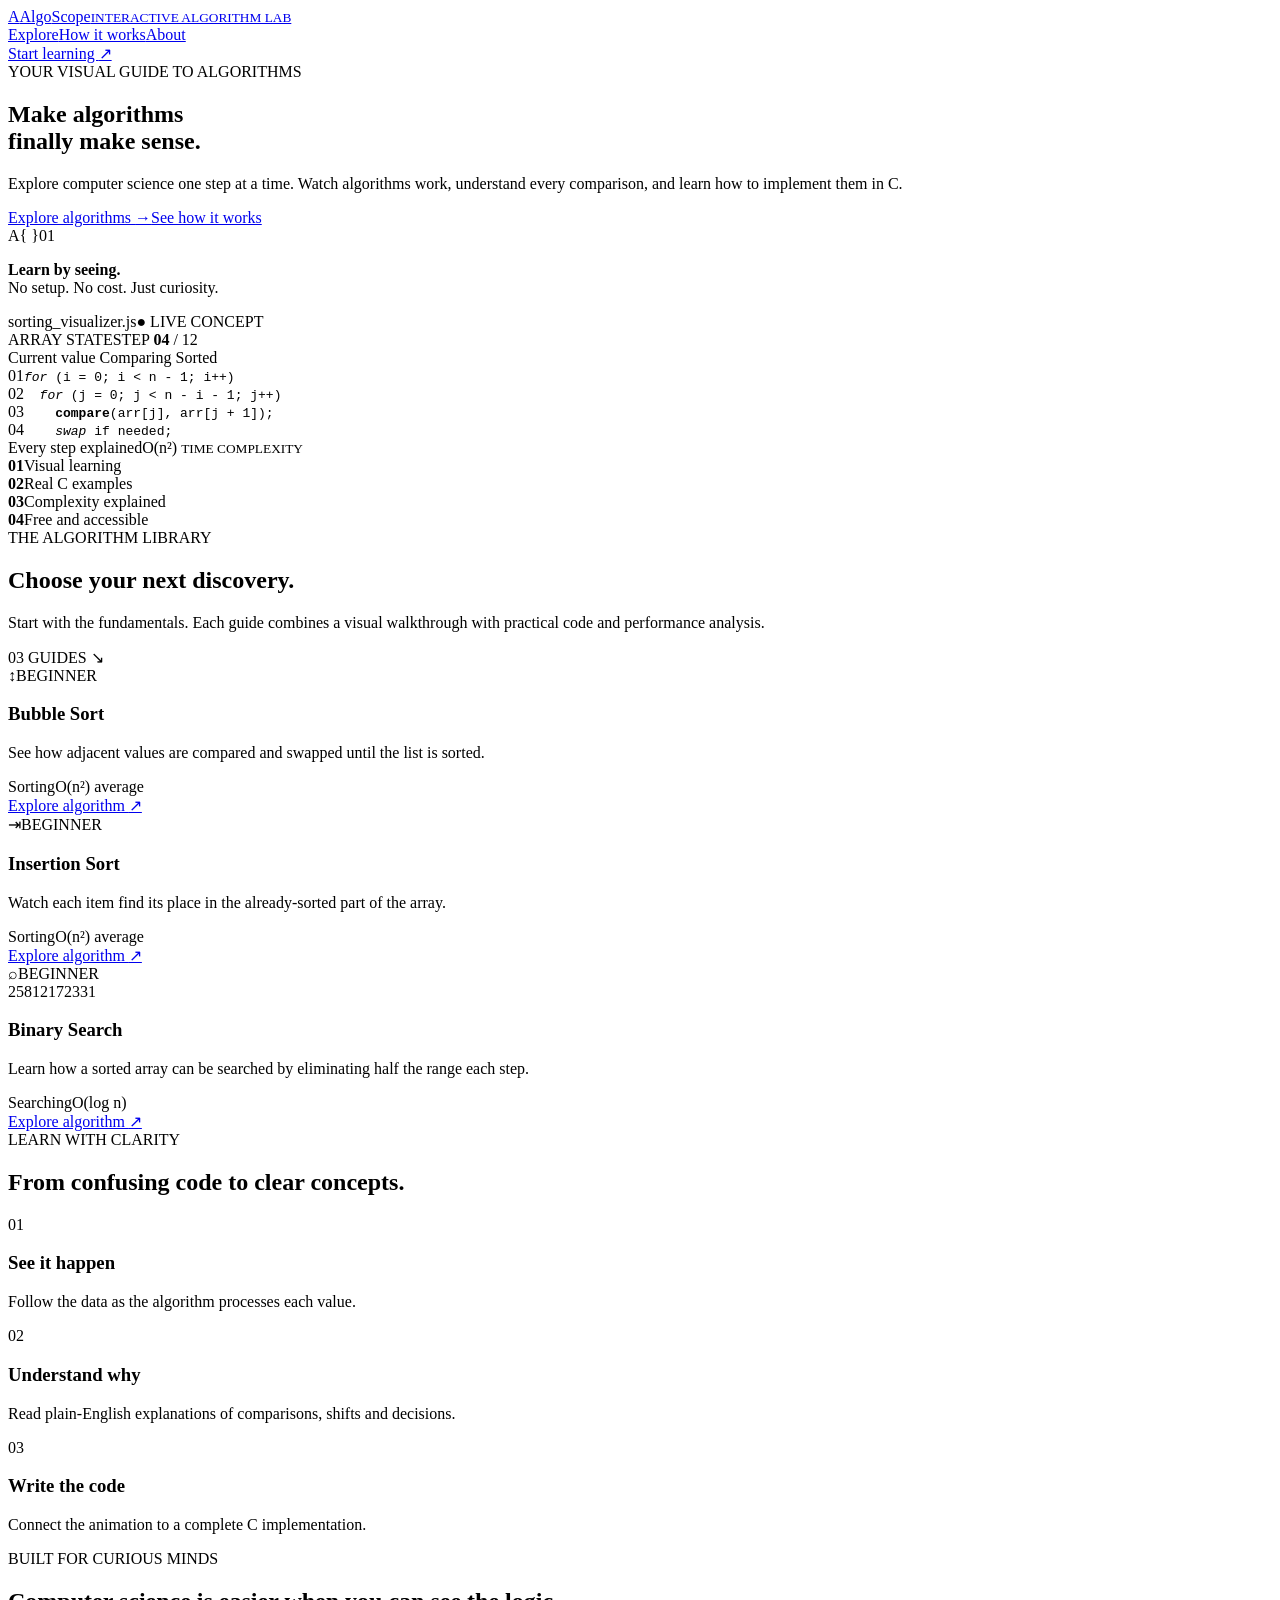
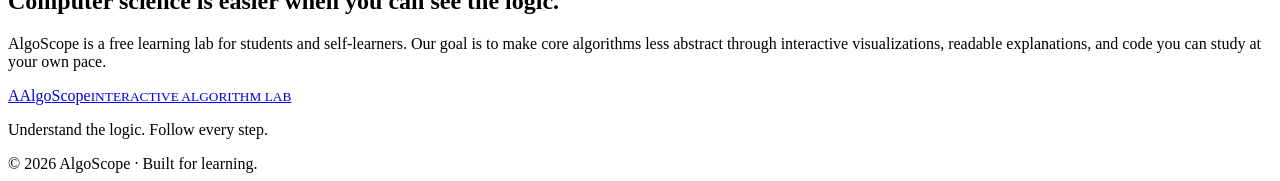
==== index.html @ 616a528f "Build AlgoScope interactive algorithm learning MVP" ====
<!doctype html>
<html lang="en">
<head>
  <meta charset="utf-8">
  <meta name="viewport" content="width=device-width, initial-scale=1">
  <title>AlgoScope — Interactive Algorithm Visualizer & Learning Lab</title>
  <meta name="description" content="Learn algorithms visually with step-by-step animations, clear explanations, complexity analysis, and C examples. Explore sorting and searching for free with AlgoScope.">
  <meta name="robots" content="index,follow">
  <link rel="canonical" href="https://gllr-spirit.github.io/AlgoScope/">
  <meta name="theme-color" content="#0b1020">
  <link rel="stylesheet" href="styles.css">
  <script src="script.js" defer></script>
</head>
<body>
<header class="site-header"><a class="brand" href="index.html"><span class="brand-mark">A</span><span>Algo<span class="accent">Scope</span><small>INTERACTIVE ALGORITHM LAB</small></span></a><nav><a class="active" href="index.html">Explore</a><a href="#how-it-works">How it works</a><a href="#about">About</a></nav><a class="header-cta" href="#algorithms">Start learning <span>↗</span></a></header>
<main>
<section class="hero wrap">
  <div class="hero-copy"><div class="eyebrow"><span class="pulse"></span> YOUR VISUAL GUIDE TO ALGORITHMS</div><h1>Make algorithms<br><span class="gradient-text">finally make sense.</span></h1><p class="hero-lead">Explore computer science one step at a time. Watch algorithms work, understand every comparison, and learn how to implement them in C.</p><div class="hero-actions"><a class="button primary" href="#algorithms">Explore algorithms <span>→</span></a><a class="button secondary" href="#how-it-works">See how it works</a></div><div class="hero-proof"><div class="avatar-stack"><span>A</span><span>{ }</span><span>01</span></div><p><strong>Learn by seeing.</strong><br><span>No setup. No cost. Just curiosity.</span></p></div></div>
  <div class="hero-visual" aria-label="Illustration of an algorithm sorting data"><div class="visual-top"><span class="window-dots"><i></i><i></i><i></i></span><span>sorting_visualizer.js</span><span class="live-tag">● LIVE CONCEPT</span></div><div class="visual-label"><span>ARRAY STATE</span><span>STEP <b id="hero-step">04</b> / 12</span></div><div class="hero-bars" id="hero-bars"><i style="height:35%"></i><i style="height:65%"></i><i style="height:45%"></i><i style="height:85%"></i><i style="height:25%"></i><i style="height:72%"></i><i style="height:54%"></i><i style="height:92%"></i></div><div class="visual-legend"><span><i class="legend-blue"></i> Current value</span><span><i class="legend-violet"></i> Comparing</span><span><i class="legend-green"></i> Sorted</span></div><div class="code-preview"><div><span class="code-line">01</span><code><em>for</em> (i = 0; i &lt; n - 1; i++)</code></div><div><span class="code-line">02</span><code>&nbsp;&nbsp;<em>for</em> (j = 0; j &lt; n - i - 1; j++)</code></div><div class="code-active"><span class="code-line">03</span><code>&nbsp;&nbsp;&nbsp;&nbsp;<b>compare</b>(arr[j], arr[j + 1]);</code></div><div><span class="code-line">04</span><code>&nbsp;&nbsp;&nbsp;&nbsp;<em>swap</em> if needed;</code></div></div><div class="visual-footer"><span><i class="legend-green"></i> Every step explained</span><span>O(n²) <small>TIME COMPLEXITY</small></span></div></div>
</section>
<section class="trust-strip"><div><strong>01</strong><span>Visual learning</span></div><div><strong>02</strong><span>Real C examples</span></div><div><strong>03</strong><span>Complexity explained</span></div><div><strong>04</strong><span>Free and accessible</span></div></section>
<section class="section wrap" id="algorithms"><div class="section-heading"><div><div class="eyebrow">THE ALGORITHM LIBRARY</div><h2>Choose your next <span class="accent">discovery.</span></h2><p>Start with the fundamentals. Each guide combines a visual walkthrough with practical code and performance analysis.</p></div><span class="library-count">03 GUIDES <span>↘</span></span></div>
<div class="algorithm-grid">
<article class="algorithm-card"><div class="card-top"><span class="card-icon orange">↕</span><span class="level">BEGINNER</span></div><div class="mini-bars bubble"><i style="height:35%"></i><i style="height:72%"></i><i style="height:48%"></i><i style="height:90%"></i><i style="height:25%"></i><i style="height:62%"></i></div><h3>Bubble Sort</h3><p>See how adjacent values are compared and swapped until the list is sorted.</p><div class="card-meta"><span>Sorting</span><span>O(n²) average</span></div><a class="card-link" href="algorithms/bubble-sort.html">Explore algorithm <span>↗</span></a></article>
<article class="algorithm-card"><div class="card-top"><span class="card-icon violet">⇥</span><span class="level">BEGINNER</span></div><div class="mini-bars insertion"><i style="height:28%"></i><i style="height:48%"></i><i style="height:68%"></i><i style="height:40%"></i><i style="height:82%"></i><i style="height:60%"></i></div><h3>Insertion Sort</h3><p>Watch each item find its place in the already-sorted part of the array.</p><div class="card-meta"><span>Sorting</span><span>O(n²) average</span></div><a class="card-link" href="algorithms/insertion-sort.html">Explore algorithm <span>↗</span></a></article>
<article class="algorithm-card"><div class="card-top"><span class="card-icon blue">⌕</span><span class="level">BEGINNER</span></div><div class="search-visual"><span>2</span><span>5</span><span class="mid">8</span><span>12</span><span>17</span><span>23</span><span>31</span></div><h3>Binary Search</h3><p>Learn how a sorted array can be searched by eliminating half the range each step.</p><div class="card-meta"><span>Searching</span><span>O(log n)</span></div><a class="card-link" href="algorithms/binary-search.html">Explore algorithm <span>↗</span></a></article>
</div></section>
<section class="how-section" id="how-it-works"><div class="wrap"><div class="eyebrow">LEARN WITH CLARITY</div><h2>From confusing code to <span class="gradient-text">clear concepts.</span></h2><div class="steps-grid"><article><span class="step-number">01</span><h3>See it happen</h3><p>Follow the data as the algorithm processes each value.</p></article><article><span class="step-number">02</span><h3>Understand why</h3><p>Read plain-English explanations of comparisons, shifts and decisions.</p></article><article><span class="step-number">03</span><h3>Write the code</h3><p>Connect the animation to a complete C implementation.</p></article></div></div></section>
<section class="about-section wrap" id="about"><div><div class="eyebrow">BUILT FOR CURIOUS MINDS</div><h2>Computer science is easier when you can <span class="accent">see the logic.</span></h2></div><p>AlgoScope is a free learning lab for students and self-learners. Our goal is to make core algorithms less abstract through interactive visualizations, readable explanations, and code you can study at your own pace.</p></section>
</main><footer class="site-footer"><a class="brand" href="index.html"><span class="brand-mark">A</span><span>Algo<span class="accent">Scope</span><small>INTERACTIVE ALGORITHM LAB</small></span></a><p>Understand the logic. Follow every step.</p><span>© <span id="year">2026</span> AlgoScope · Built for learning.</span></footer>
</body></html>
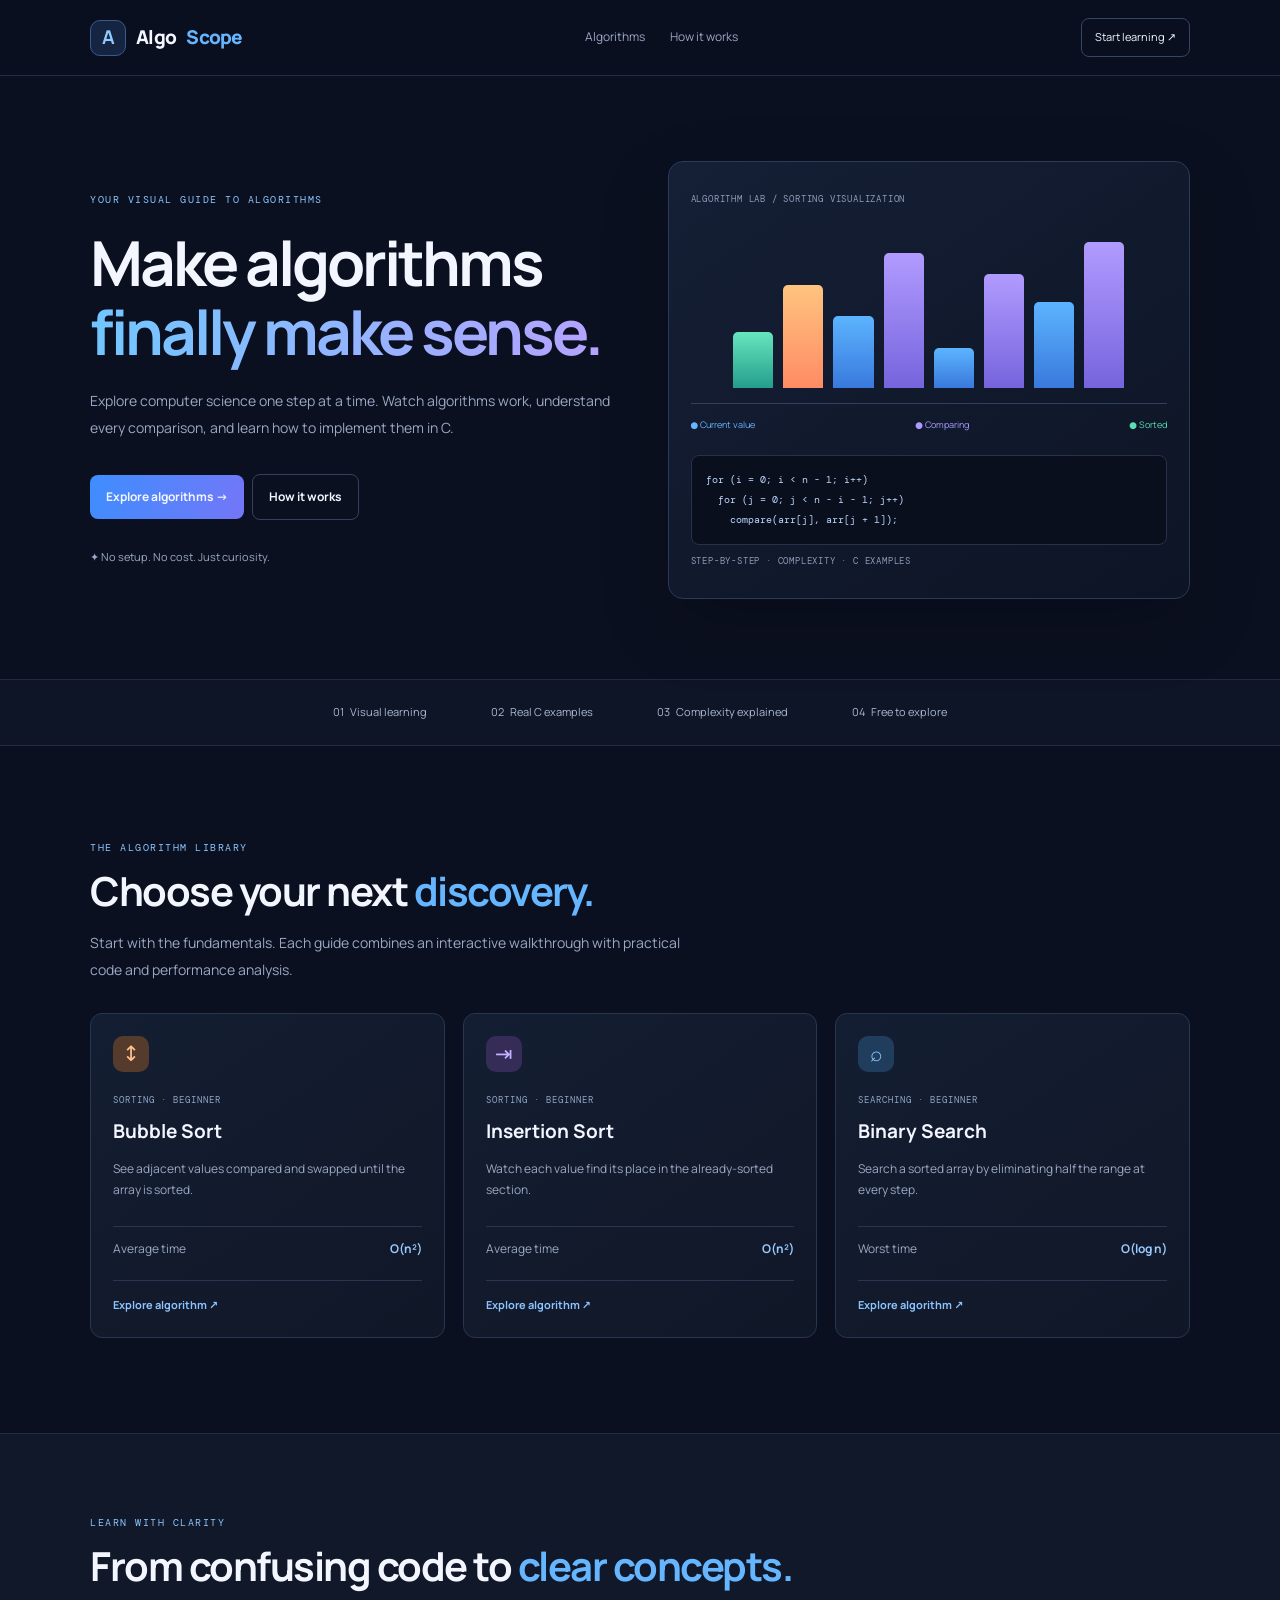
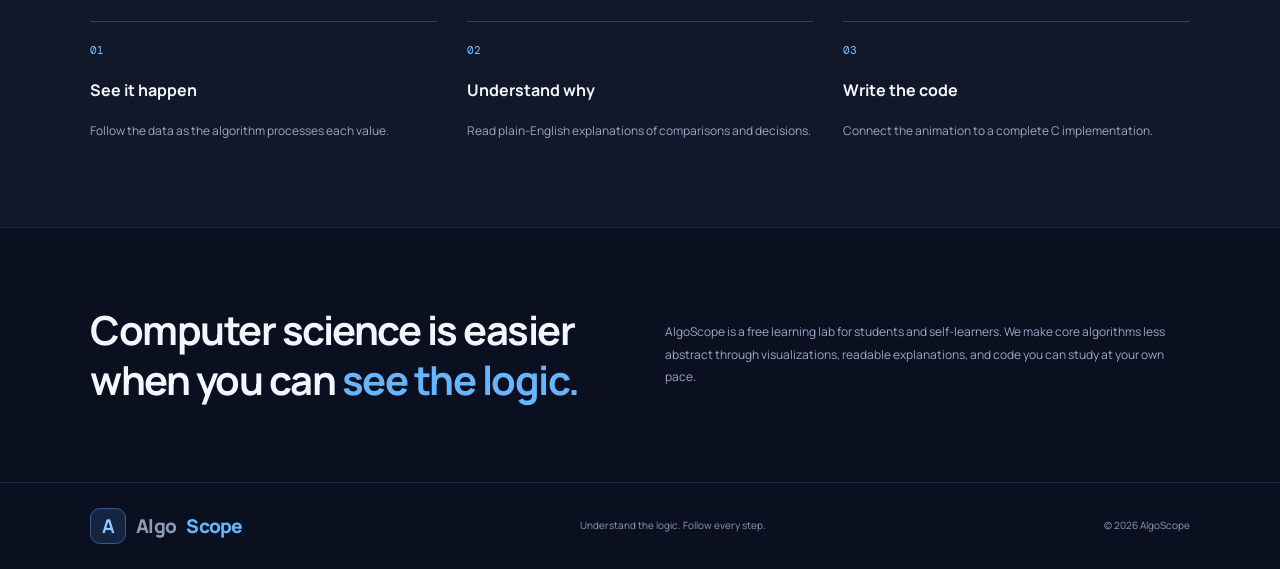
==== commit 9dff094a: "Build AlgoScope interactive algorithm learning MVP" ====
--- a/index.html
+++ b/index.html
@@ -1,31 +1,3 @@
-<!doctype html>
-<html lang="en">
-<head>
-  <meta charset="utf-8">
-  <meta name="viewport" content="width=device-width, initial-scale=1">
-  <title>AlgoScope — Interactive Algorithm Visualizer & Learning Lab</title>
-  <meta name="description" content="Learn algorithms visually with step-by-step animations, clear explanations, complexity analysis, and C examples. Explore sorting and searching for free with AlgoScope.">
-  <meta name="robots" content="index,follow">
-  <link rel="canonical" href="https://gllr-spirit.github.io/AlgoScope/">
-  <meta name="theme-color" content="#0b1020">
-  <link rel="stylesheet" href="styles.css">
-  <script src="script.js" defer></script>
-</head>
-<body>
-<header class="site-header"><a class="brand" href="index.html"><span class="brand-mark">A</span><span>Algo<span class="accent">Scope</span><small>INTERACTIVE ALGORITHM LAB</small></span></a><nav><a class="active" href="index.html">Explore</a><a href="#how-it-works">How it works</a><a href="#about">About</a></nav><a class="header-cta" href="#algorithms">Start learning <span>↗</span></a></header>
-<main>
-<section class="hero wrap">
-  <div class="hero-copy"><div class="eyebrow"><span class="pulse"></span> YOUR VISUAL GUIDE TO ALGORITHMS</div><h1>Make algorithms<br><span class="gradient-text">finally make sense.</span></h1><p class="hero-lead">Explore computer science one step at a time. Watch algorithms work, understand every comparison, and learn how to implement them in C.</p><div class="hero-actions"><a class="button primary" href="#algorithms">Explore algorithms <span>→</span></a><a class="button secondary" href="#how-it-works">See how it works</a></div><div class="hero-proof"><div class="avatar-stack"><span>A</span><span>{ }</span><span>01</span></div><p><strong>Learn by seeing.</strong><br><span>No setup. No cost. Just curiosity.</span></p></div></div>
-  <div class="hero-visual" aria-label="Illustration of an algorithm sorting data"><div class="visual-top"><span class="window-dots"><i></i><i></i><i></i></span><span>sorting_visualizer.js</span><span class="live-tag">● LIVE CONCEPT</span></div><div class="visual-label"><span>ARRAY STATE</span><span>STEP <b id="hero-step">04</b> / 12</span></div><div class="hero-bars" id="hero-bars"><i style="height:35%"></i><i style="height:65%"></i><i style="height:45%"></i><i style="height:85%"></i><i style="height:25%"></i><i style="height:72%"></i><i style="height:54%"></i><i style="height:92%"></i></div><div class="visual-legend"><span><i class="legend-blue"></i> Current value</span><span><i class="legend-violet"></i> Comparing</span><span><i class="legend-green"></i> Sorted</span></div><div class="code-preview"><div><span class="code-line">01</span><code><em>for</em> (i = 0; i &lt; n - 1; i++)</code></div><div><span class="code-line">02</span><code>&nbsp;&nbsp;<em>for</em> (j = 0; j &lt; n - i - 1; j++)</code></div><div class="code-active"><span class="code-line">03</span><code>&nbsp;&nbsp;&nbsp;&nbsp;<b>compare</b>(arr[j], arr[j + 1]);</code></div><div><span class="code-line">04</span><code>&nbsp;&nbsp;&nbsp;&nbsp;<em>swap</em> if needed;</code></div></div><div class="visual-footer"><span><i class="legend-green"></i> Every step explained</span><span>O(n²) <small>TIME COMPLEXITY</small></span></div></div>
-</section>
-<section class="trust-strip"><div><strong>01</strong><span>Visual learning</span></div><div><strong>02</strong><span>Real C examples</span></div><div><strong>03</strong><span>Complexity explained</span></div><div><strong>04</strong><span>Free and accessible</span></div></section>
-<section class="section wrap" id="algorithms"><div class="section-heading"><div><div class="eyebrow">THE ALGORITHM LIBRARY</div><h2>Choose your next <span class="accent">discovery.</span></h2><p>Start with the fundamentals. Each guide combines a visual walkthrough with practical code and performance analysis.</p></div><span class="library-count">03 GUIDES <span>↘</span></span></div>
-<div class="algorithm-grid">
-<article class="algorithm-card"><div class="card-top"><span class="card-icon orange">↕</span><span class="level">BEGINNER</span></div><div class="mini-bars bubble"><i style="height:35%"></i><i style="height:72%"></i><i style="height:48%"></i><i style="height:90%"></i><i style="height:25%"></i><i style="height:62%"></i></div><h3>Bubble Sort</h3><p>See how adjacent values are compared and swapped until the list is sorted.</p><div class="card-meta"><span>Sorting</span><span>O(n²) average</span></div><a class="card-link" href="algorithms/bubble-sort.html">Explore algorithm <span>↗</span></a></article>
-<article class="algorithm-card"><div class="card-top"><span class="card-icon violet">⇥</span><span class="level">BEGINNER</span></div><div class="mini-bars insertion"><i style="height:28%"></i><i style="height:48%"></i><i style="height:68%"></i><i style="height:40%"></i><i style="height:82%"></i><i style="height:60%"></i></div><h3>Insertion Sort</h3><p>Watch each item find its place in the already-sorted part of the array.</p><div class="card-meta"><span>Sorting</span><span>O(n²) average</span></div><a class="card-link" href="algorithms/insertion-sort.html">Explore algorithm <span>↗</span></a></article>
-<article class="algorithm-card"><div class="card-top"><span class="card-icon blue">⌕</span><span class="level">BEGINNER</span></div><div class="search-visual"><span>2</span><span>5</span><span class="mid">8</span><span>12</span><span>17</span><span>23</span><span>31</span></div><h3>Binary Search</h3><p>Learn how a sorted array can be searched by eliminating half the range each step.</p><div class="card-meta"><span>Searching</span><span>O(log n)</span></div><a class="card-link" href="algorithms/binary-search.html">Explore algorithm <span>↗</span></a></article>
-</div></section>
-<section class="how-section" id="how-it-works"><div class="wrap"><div class="eyebrow">LEARN WITH CLARITY</div><h2>From confusing code to <span class="gradient-text">clear concepts.</span></h2><div class="steps-grid"><article><span class="step-number">01</span><h3>See it happen</h3><p>Follow the data as the algorithm processes each value.</p></article><article><span class="step-number">02</span><h3>Understand why</h3><p>Read plain-English explanations of comparisons, shifts and decisions.</p></article><article><span class="step-number">03</span><h3>Write the code</h3><p>Connect the animation to a complete C implementation.</p></article></div></div></section>
-<section class="about-section wrap" id="about"><div><div class="eyebrow">BUILT FOR CURIOUS MINDS</div><h2>Computer science is easier when you can <span class="accent">see the logic.</span></h2></div><p>AlgoScope is a free learning lab for students and self-learners. Our goal is to make core algorithms less abstract through interactive visualizations, readable explanations, and code you can study at your own pace.</p></section>
-</main><footer class="site-footer"><a class="brand" href="index.html"><span class="brand-mark">A</span><span>Algo<span class="accent">Scope</span><small>INTERACTIVE ALGORITHM LAB</small></span></a><p>Understand the logic. Follow every step.</p><span>© <span id="year">2026</span> AlgoScope · Built for learning.</span></footer>
-</body></html>+<!doctype html><html lang="en"><head><meta charset="utf-8"><meta name="viewport" content="width=device-width,initial-scale=1"><title>AlgoScope — Interactive Algorithm Visualizer</title><meta name="description" content="Learn algorithms visually with interactive step-by-step sorting and searching, clear explanations, complexity analysis, and C examples."><meta name="robots" content="index,follow"><link rel="canonical" href="https://gllr-spirit.github.io/AlgoScope/"><link rel="stylesheet" href="styles.css"><script src="script.js" defer></script></head><body><header><a class="brand" href="index.html"><b>A</b> Algo<span>Scope</span></a><nav><a href="#algorithms">Algorithms</a><a href="#how">How it works</a></nav><a class="nav-button" href="#algorithms">Start learning ↗</a></header><main><section class="hero wrap"><div><p class="eyebrow">YOUR VISUAL GUIDE TO ALGORITHMS</p><h1>Make algorithms<br><span>finally make sense.</span></h1><p class="lead">Explore computer science one step at a time. Watch algorithms work, understand every comparison, and learn how to implement them in C.</p><a class="button" href="#algorithms">Explore algorithms →</a><a class="button ghost" href="#how">How it works</a><p class="proof">✦ No setup. No cost. Just curiosity.</p></div><div class="visual"><p class="muted">ALGORITHM LAB / SORTING VISUALIZATION</p><div class="bars" id="hero-bars"><i style="height:35%"></i><i style="height:65%"></i><i style="height:45%"></i><i style="height:85%"></i><i style="height:25%"></i><i style="height:72%"></i><i style="height:54%"></i><i style="height:92%"></i></div><div class="legend"> <span>● Current value</span><span>● Comparing</span><span>● Sorted</span></div><pre>for (i = 0; i &lt; n - 1; i++)
+  for (j = 0; j &lt; n - i - 1; j++)
+    compare(arr[j], arr[j + 1]);</pre><p class="muted">STEP-BY-STEP · COMPLEXITY · C EXAMPLES</p></div></section><section class="strip"><span>01 &nbsp; Visual learning</span><span>02 &nbsp; Real C examples</span><span>03 &nbsp; Complexity explained</span><span>04 &nbsp; Free to explore</span></section><section class="wrap section" id="algorithms"><p class="eyebrow">THE ALGORITHM LIBRARY</p><h2>Choose your next <span>discovery.</span></h2><p class="lead">Start with the fundamentals. Each guide combines an interactive walkthrough with practical code and performance analysis.</p><div class="cards"><article><div class="icon orange">↕</div><p class="tag">SORTING · BEGINNER</p><h3>Bubble Sort</h3><p>See adjacent values compared and swapped until the array is sorted.</p><p class="complexity">Average time <b>O(n²)</b></p><a href="algorithms/bubble-sort.html">Explore algorithm ↗</a></article><article><div class="icon purple">⇥</div><p class="tag">SORTING · BEGINNER</p><h3>Insertion Sort</h3><p>Watch each value find its place in the already-sorted section.</p><p class="complexity">Average time <b>O(n²)</b></p><a href="algorithms/insertion-sort.html">Explore algorithm ↗</a></article><article><div class="icon blue">⌕</div><p class="tag">SEARCHING · BEGINNER</p><h3>Binary Search</h3><p>Search a sorted array by eliminating half the range at every step.</p><p class="complexity">Worst time <b>O(log n)</b></p><a href="algorithms/binary-search.html">Explore algorithm ↗</a></article></div></section><section class="how" id="how"><div class="wrap"><p class="eyebrow">LEARN WITH CLARITY</p><h2>From confusing code to <span>clear concepts.</span></h2><div class="steps"><article><b>01</b><h3>See it happen</h3><p>Follow the data as the algorithm processes each value.</p></article><article><b>02</b><h3>Understand why</h3><p>Read plain-English explanations of comparisons and decisions.</p></article><article><b>03</b><h3>Write the code</h3><p>Connect the animation to a complete C implementation.</p></article></div></div></section><section class="wrap about"><h2>Computer science is easier when you can <span>see the logic.</span></h2><p>AlgoScope is a free learning lab for students and self-learners. We make core algorithms less abstract through visualizations, readable explanations, and code you can study at your own pace.</p></section></main><footer><a class="brand" href="index.html"><b>A</b> Algo<span>Scope</span></a><span>Understand the logic. Follow every step.</span><span>© <span id="year">2026</span> AlgoScope</span></footer></body></html>
--- a/styles.css
+++ b/styles.css
@@ -0,0 +1 @@
+@import url('https://fonts.googleapis.com/css2?family=DM+Mono:wght@400;500&family=Manrope:wght@400;500;600;700;800&display=swap');:root{color-scheme:dark;--bg:#0b1020;--panel:#121b30;--text:#f3f6ff;--muted:#9ba8c4;--blue:#65b6ff;--violet:#ad9aff;--green:#58dfb5}*{box-sizing:border-box}html{scroll-behavior:smooth;scroll-padding-top:85px}body{margin:0;background:var(--bg);color:var(--text);font:14px/1.7 Manrope,system-ui,sans-serif}a{color:inherit;text-decoration:none}.wrap{width:min(1100px,calc(100% - 40px));margin:auto}header{height:76px;padding:0 max(20px,calc((100% - 1100px)/2));display:flex;align-items:center;justify-content:space-between;gap:20px;border-bottom:1px solid #222e47;position:sticky;top:0;background:#0b1020ed;backdrop-filter:blur(12px);z-index:3}.brand{font-size:19px;font-weight:800;letter-spacing:-.7px;display:flex;align-items:center;gap:10px}.brand b{display:grid;place-items:center;width:36px;height:36px;border:1px solid #385b8e;border-radius:10px;color:#91caff;background:#152541}.brand span, h2 span{color:var(--blue)}nav{display:flex;gap:25px;color:var(--muted);font-size:12px}nav a:hover{color:white}.nav-button{border:1px solid #344565;padding:9px 13px;border-radius:8px;font-size:11px}.hero{display:grid;grid-template-columns:1fr 1fr;gap:55px;align-items:center;padding-top:85px;padding-bottom:80px}.eyebrow{font:10px 'DM Mono',monospace;letter-spacing:1.5px;color:#8bc6ff}.hero h1{font-size:clamp(39px,5vw,62px);line-height:1.12;letter-spacing:-3px;margin:22px 0}.hero h1 span{background:linear-gradient(95deg,#70c7ff,#b5a2ff);background-clip:text;color:transparent}.lead{font-size:14px;color:var(--muted);line-height:1.9;max-width:590px}.button{display:inline-block;background:linear-gradient(110deg,#3d8eff,#7476f7);padding:12px 16px;border-radius:8px;font-size:12px;font-weight:700;margin:18px 8px 0 0}.button.ghost{background:transparent;border:1px solid #34415e}.proof{font-size:11px;color:#9ba8c4;margin-top:28px}.visual{background:linear-gradient(145deg,#151f35,#0d1425);border:1px solid #2b3a59;border-radius:15px;padding:22px;box-shadow:0 25px 70px #0003}.muted{font:9px 'DM Mono',monospace;letter-spacing:.8px;color:#8d9bb7}.bars{height:190px;display:flex;align-items:end;justify-content:center;gap:10px;padding:15px;border-bottom:1px solid #30405d}.bars i{width:9%;border-radius:5px 5px 0 0;background:linear-gradient(#5cb4ff,#3979dc);transition:height .3s}.bars i:nth-child(even){background:linear-gradient(#b19bff,#7664dd)}.bars i.hot{background:linear-gradient(#ffc47f,#ff8b64)}.bars i.done{background:linear-gradient(#67e5bd,#249e8c)}.legend{display:flex;justify-content:space-between;gap:8px;flex-wrap:wrap;font-size:9px;color:#9caac4;padding:13px 0}.legend span:first-child{color:#65b6ff}.legend span:nth-child(2){color:#ad9aff}.legend span:nth-child(3){color:#58dfb5}pre{background:#090f1d;border:1px solid #26324a;border-radius:8px;padding:14px;overflow:auto;color:#bcd6ff;font:10px/2 'DM Mono',monospace}.strip{display:flex;justify-content:center;gap:clamp(18px,5vw,70px);flex-wrap:wrap;padding:23px;border-block:1px solid #202b43;background:#0e1526;color:#aab8d1;font-size:11px}.section{padding-top:85px;padding-bottom:95px}.section h2,.how h2,.about h2{font-size:clamp(28px,3.6vw,40px);line-height:1.25;letter-spacing:-1.5px;margin:12px 0}.cards{display:grid;grid-template-columns:repeat(3,1fr);gap:18px;margin-top:30px}.cards article{border:1px solid #293650;border-radius:12px;padding:22px;background:linear-gradient(145deg,#141e32,#101727);transition:transform .2s,border-color .2s}.cards article:hover{transform:translateY(-4px);border-color:#4b6d9d}.icon{width:36px;height:36px;border-radius:10px;display:grid;place-items:center;font-size:21px}.orange{background:#553b2c;color:#ffc18d}.purple{background:#352d58;color:#c5b3ff}.blue{background:#203d5d;color:#8bcaff}.tag{font:9px 'DM Mono',monospace;color:#91a5c6;letter-spacing:1px;margin-top:22px}.cards h3{font-size:19px;margin:8px 0}.cards article>p:not(.tag){font-size:12px;color:var(--muted);min-height:55px}.complexity{border-block:1px solid #293650;padding:12px 0}.complexity b{float:right;color:#9bcaff}.cards article>a{display:block;color:#8bc4ff;font-size:11px;font-weight:700;margin-top:15px}.how{padding:72px 0;background:#10182a;border-block:1px solid #202c46}.steps{display:grid;grid-template-columns:repeat(3,1fr);gap:30px;margin-top:30px}.steps article{border-top:1px solid #35415c;padding-top:15px}.steps article>b{font:11px 'DM Mono',monospace;color:#7cc3ff}.steps h3{font-size:16px}.steps p,.about p{color:var(--muted);font-size:12px;line-height:1.9}.about{display:grid;grid-template-columns:1fr 1fr;gap:50px;align-items:center;padding-top:65px;padding-bottom:65px}footer{display:flex;justify-content:space-between;align-items:center;gap:20px;flex-wrap:wrap;border-top:1px solid #202b43;padding:25px max(20px,calc((100% - 1100px)/2));font-size:10px;color:#8c9ab4}.page-hero{padding:45px 0 30px}.breadcrumbs{font-size:11px;color:#94a4c0;margin-bottom:18px}.breadcrumbs a,.article a{color:#8bc4ff}.page-hero h1{font-size:clamp(34px,5vw,50px);letter-spacing:-2px;line-height:1.2;margin:10px 0}.page-hero p{max-width:720px;color:var(--muted);font-size:13px}.tags{display:flex;gap:8px;flex-wrap:wrap;margin-top:18px}.tags span{border:1px solid #30405e;border-radius:5px;padding:4px 8px;font:9px 'DM Mono',monospace;color:#bdcbe2}.lab{display:grid;grid-template-columns:minmax(0,1.5fr) minmax(250px,.8fr);gap:17px;padding-bottom:55px}.panel{background:#11192b;border:1px solid #2a3752;border-radius:12px;padding:18px;min-width:0}.panel h2{font-size:15px;margin:0 0 15px}.stage{height:230px;display:flex;align-items:end;justify-content:center;gap:clamp(4px,1vw,12px);padding:15px 10px 0;border-bottom:1px solid #34425f}.bar{flex:1;max-width:54px;min-width:12px;position:relative;border-radius:5px 5px 0 0;background:linear-gradient(#69baff,#3c79e5);transition:height .2s;min-height:15px}.bar span{position:absolute;top:-22px;left:0;right:0;text-align:center;font:10px 'DM Mono',monospace;color:#e0eaff}.bar.active{background:linear-gradient(#c2a5ff,#8667e9)}.bar.sorted{background:linear-gradient(#6be4bd,#289d8b)}.bar.out{opacity:.25}.controls{display:flex;gap:7px;flex-wrap:wrap;margin-top:14px}.controls button{border:1px solid #34435f;background:#1a2540;color:#dce7fb;border-radius:7px;padding:9px 11px;font:11px Manrope,sans-serif;cursor:pointer}.controls button.primary{background:#397eea}.controls button:disabled{opacity:.4}.speed{display:flex;align-items:center;gap:6px;color:#aab7d0;font-size:10px;margin:10px 0}.status{font-size:11px;color:#b9c8e1;background:#0c1323;border:1px solid #202c44;border-radius:7px;padding:11px;margin-top:12px;min-height:42px}.stats{display:flex;gap:9px;margin-top:12px}.stats div{flex:1;padding:10px;background:#0c1323;border:1px solid #202c44;border-radius:7px}.stats small{display:block;font:8px 'DM Mono',monospace;color:#8797b5}.stats strong{font:16px 'DM Mono',monospace}.panel p,.panel li{font-size:11px;color:#a7b4cd;line-height:1.9}.panel h3{font-size:12px;margin:20px 0 8px}.complexity-table{width:100%;border-collapse:collapse;font:10px 'DM Mono',monospace}.complexity-table td{padding:8px 2px;border-bottom:1px solid #29354e;color:#b5c1d7}.complexity-table td:last-child{text-align:right;color:#9bcbff}.article{max-width:790px;padding-bottom:60px}.article h2{font-size:23px;margin:32px 0 8px}.article p,.article li{font-size:13px;line-height:1.95;color:#aab7cf}.note{padding:13px 15px;border-left:3px solid #65aaff;background:#121e34;color:#b7c8e5;font-size:12px}.code{background:#090f1d;border:1px solid #26324a;border-radius:8px;padding:15px;overflow:auto;color:#c7d6f1;font:11px/1.9 'DM Mono',monospace;white-space:pre}.search-target{background:#0c1323;border:1px solid #34435f;border-radius:7px;color:#e4edff;padding:9px;width:130px;margin-bottom:10px}@media(max-width:800px){.hero{grid-template-columns:1fr;gap:30px;padding-top:55px}.visual{max-width:600px;width:100%;margin:auto}.lab{grid-template-columns:1fr}.about{gap:20px}}@media(max-width:600px){header{height:65px}nav{display:none}.wrap{width:calc(100% - 32px)}.hero h1{letter-spacing:-2px}.bars{height:140px;gap:5px}.strip{display:grid;grid-template-columns:1fr 1fr;gap:12px}.section{padding-top:55px;padding-bottom:60px}.cards{grid-template-columns:1fr}.cards article>p:not(.tag){min-height:0}.steps{grid-template-columns:1fr;gap:15px}.about{grid-template-columns:1fr;gap:5px}.lab .panel{padding:12px}.stage{height:195px}.speed{width:100%}footer{align-items:flex-start;flex-direction:column}}
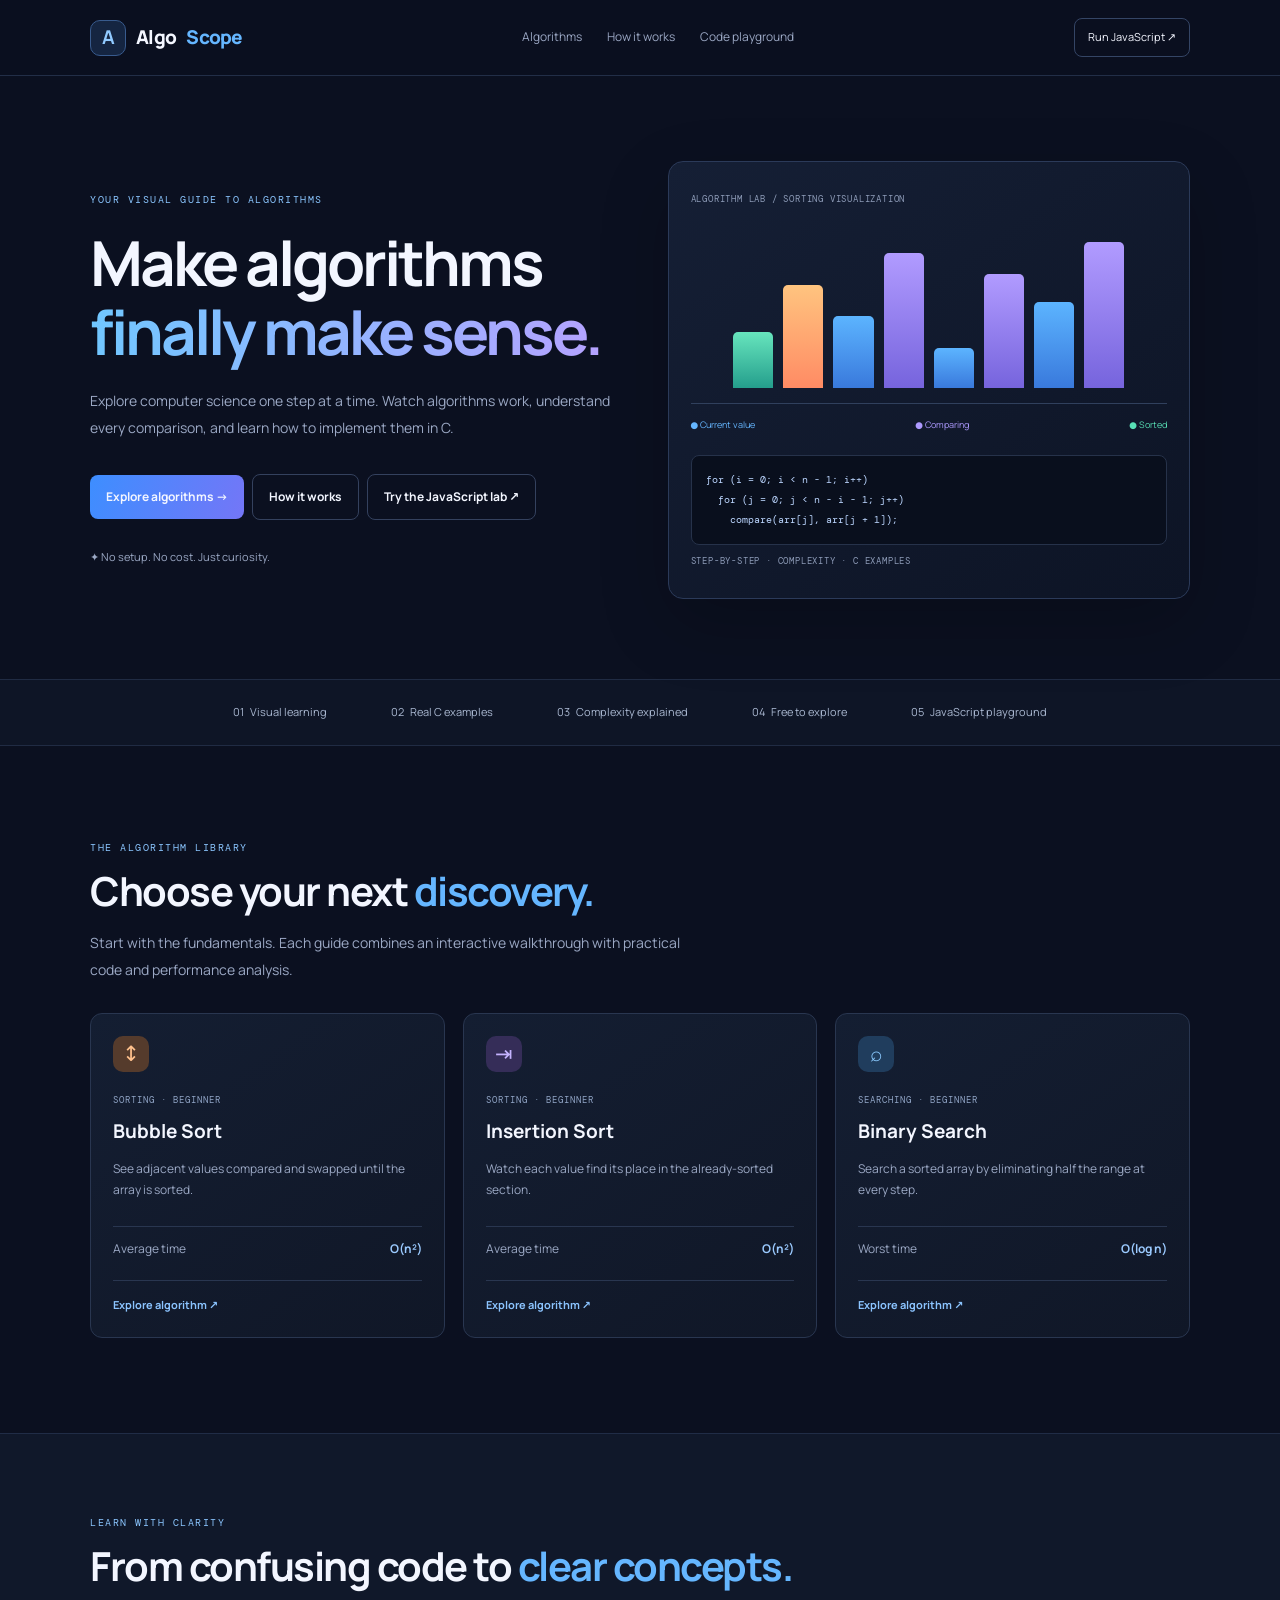
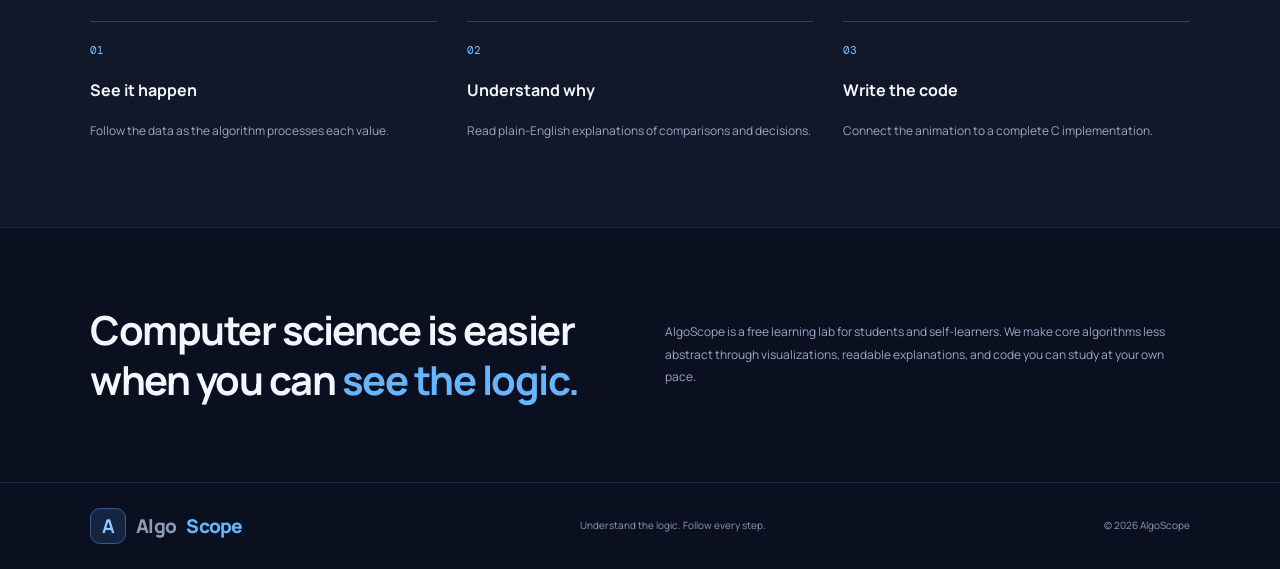
==== commit 53d656c7: "Link the JavaScript playground from the homepage" ====
--- a/index.html
+++ b/index.html
@@ -1,3 +1,3 @@
-<!doctype html><html lang="en"><head><meta charset="utf-8"><meta name="viewport" content="width=device-width,initial-scale=1"><title>AlgoScope — Interactive Algorithm Visualizer</title><meta name="description" content="Learn algorithms visually with interactive step-by-step sorting and searching, clear explanations, complexity analysis, and C examples."><meta name="robots" content="index,follow"><link rel="canonical" href="https://gllr-spirit.github.io/AlgoScope/"><link rel="stylesheet" href="styles.css"><script src="script.js" defer></script></head><body><header><a class="brand" href="index.html"><b>A</b> Algo<span>Scope</span></a><nav><a href="#algorithms">Algorithms</a><a href="#how">How it works</a></nav><a class="nav-button" href="#algorithms">Start learning ↗</a></header><main><section class="hero wrap"><div><p class="eyebrow">YOUR VISUAL GUIDE TO ALGORITHMS</p><h1>Make algorithms<br><span>finally make sense.</span></h1><p class="lead">Explore computer science one step at a time. Watch algorithms work, understand every comparison, and learn how to implement them in C.</p><a class="button" href="#algorithms">Explore algorithms →</a><a class="button ghost" href="#how">How it works</a><p class="proof">✦ No setup. No cost. Just curiosity.</p></div><div class="visual"><p class="muted">ALGORITHM LAB / SORTING VISUALIZATION</p><div class="bars" id="hero-bars"><i style="height:35%"></i><i style="height:65%"></i><i style="height:45%"></i><i style="height:85%"></i><i style="height:25%"></i><i style="height:72%"></i><i style="height:54%"></i><i style="height:92%"></i></div><div class="legend"> <span>● Current value</span><span>● Comparing</span><span>● Sorted</span></div><pre>for (i = 0; i &lt; n - 1; i++)
+<!doctype html><html lang="en"><head><meta charset="utf-8"><meta name="viewport" content="width=device-width,initial-scale=1"><title>AlgoScope — Interactive Algorithm Visualizer</title><meta name="description" content="Learn algorithms visually with interactive step-by-step sorting and searching, clear explanations, complexity analysis, and C examples."><meta name="robots" content="index,follow"><link rel="canonical" href="https://gllr-spirit.github.io/AlgoScope/"><link rel="stylesheet" href="styles.css"><script src="script.js" defer></script></head><body><header><a class="brand" href="index.html"><b>A</b> Algo<span>Scope</span></a><nav><a href="#algorithms">Algorithms</a><a href="#how">How it works</a><a href="editor.html">Code playground</a></nav><a class="nav-button" href="editor.html">Run JavaScript ↗</a></header><main><section class="hero wrap"><div><p class="eyebrow">YOUR VISUAL GUIDE TO ALGORITHMS</p><h1>Make algorithms<br><span>finally make sense.</span></h1><p class="lead">Explore computer science one step at a time. Watch algorithms work, understand every comparison, and learn how to implement them in C.</p><a class="button" href="#algorithms">Explore algorithms →</a><a class="button ghost" href="#how">How it works</a><a class="button ghost" href="editor.html">Try the JavaScript lab ↗</a><p class="proof">✦ No setup. No cost. Just curiosity.</p></div><div class="visual"><p class="muted">ALGORITHM LAB / SORTING VISUALIZATION</p><div class="bars" id="hero-bars"><i style="height:35%"></i><i style="height:65%"></i><i style="height:45%"></i><i style="height:85%"></i><i style="height:25%"></i><i style="height:72%"></i><i style="height:54%"></i><i style="height:92%"></i></div><div class="legend"> <span>● Current value</span><span>● Comparing</span><span>● Sorted</span></div><pre>for (i = 0; i &lt; n - 1; i++)
   for (j = 0; j &lt; n - i - 1; j++)
-    compare(arr[j], arr[j + 1]);</pre><p class="muted">STEP-BY-STEP · COMPLEXITY · C EXAMPLES</p></div></section><section class="strip"><span>01 &nbsp; Visual learning</span><span>02 &nbsp; Real C examples</span><span>03 &nbsp; Complexity explained</span><span>04 &nbsp; Free to explore</span></section><section class="wrap section" id="algorithms"><p class="eyebrow">THE ALGORITHM LIBRARY</p><h2>Choose your next <span>discovery.</span></h2><p class="lead">Start with the fundamentals. Each guide combines an interactive walkthrough with practical code and performance analysis.</p><div class="cards"><article><div class="icon orange">↕</div><p class="tag">SORTING · BEGINNER</p><h3>Bubble Sort</h3><p>See adjacent values compared and swapped until the array is sorted.</p><p class="complexity">Average time <b>O(n²)</b></p><a href="algorithms/bubble-sort.html">Explore algorithm ↗</a></article><article><div class="icon purple">⇥</div><p class="tag">SORTING · BEGINNER</p><h3>Insertion Sort</h3><p>Watch each value find its place in the already-sorted section.</p><p class="complexity">Average time <b>O(n²)</b></p><a href="algorithms/insertion-sort.html">Explore algorithm ↗</a></article><article><div class="icon blue">⌕</div><p class="tag">SEARCHING · BEGINNER</p><h3>Binary Search</h3><p>Search a sorted array by eliminating half the range at every step.</p><p class="complexity">Worst time <b>O(log n)</b></p><a href="algorithms/binary-search.html">Explore algorithm ↗</a></article></div></section><section class="how" id="how"><div class="wrap"><p class="eyebrow">LEARN WITH CLARITY</p><h2>From confusing code to <span>clear concepts.</span></h2><div class="steps"><article><b>01</b><h3>See it happen</h3><p>Follow the data as the algorithm processes each value.</p></article><article><b>02</b><h3>Understand why</h3><p>Read plain-English explanations of comparisons and decisions.</p></article><article><b>03</b><h3>Write the code</h3><p>Connect the animation to a complete C implementation.</p></article></div></div></section><section class="wrap about"><h2>Computer science is easier when you can <span>see the logic.</span></h2><p>AlgoScope is a free learning lab for students and self-learners. We make core algorithms less abstract through visualizations, readable explanations, and code you can study at your own pace.</p></section></main><footer><a class="brand" href="index.html"><b>A</b> Algo<span>Scope</span></a><span>Understand the logic. Follow every step.</span><span>© <span id="year">2026</span> AlgoScope</span></footer></body></html>+    compare(arr[j], arr[j + 1]);</pre><p class="muted">STEP-BY-STEP · COMPLEXITY · C EXAMPLES</p></div></section><section class="strip"><span>01 &nbsp; Visual learning</span><span>02 &nbsp; Real C examples</span><span>03 &nbsp; Complexity explained</span><span>04 &nbsp; Free to explore</span><span><a href="editor.html">05 &nbsp; JavaScript playground</a></span></section><section class="wrap section" id="algorithms"><p class="eyebrow">THE ALGORITHM LIBRARY</p><h2>Choose your next <span>discovery.</span></h2><p class="lead">Start with the fundamentals. Each guide combines an interactive walkthrough with practical code and performance analysis.</p><div class="cards"><article><div class="icon orange">↕</div><p class="tag">SORTING · BEGINNER</p><h3>Bubble Sort</h3><p>See adjacent values compared and swapped until the array is sorted.</p><p class="complexity">Average time <b>O(n²)</b></p><a href="algorithms/bubble-sort.html">Explore algorithm ↗</a></article><article><div class="icon purple">⇥</div><p class="tag">SORTING · BEGINNER</p><h3>Insertion Sort</h3><p>Watch each value find its place in the already-sorted section.</p><p class="complexity">Average time <b>O(n²)</b></p><a href="algorithms/insertion-sort.html">Explore algorithm ↗</a></article><article><div class="icon blue">⌕</div><p class="tag">SEARCHING · BEGINNER</p><h3>Binary Search</h3><p>Search a sorted array by eliminating half the range at every step.</p><p class="complexity">Worst time <b>O(log n)</b></p><a href="algorithms/binary-search.html">Explore algorithm ↗</a></article></div></section><section class="how" id="how"><div class="wrap"><p class="eyebrow">LEARN WITH CLARITY</p><h2>From confusing code to <span>clear concepts.</span></h2><div class="steps"><article><b>01</b><h3>See it happen</h3><p>Follow the data as the algorithm processes each value.</p></article><article><b>02</b><h3>Understand why</h3><p>Read plain-English explanations of comparisons and decisions.</p></article><article><b>03</b><h3>Write the code</h3><p>Connect the animation to a complete C implementation.</p></article></div></div></section><section class="wrap about"><h2>Computer science is easier when you can <span>see the logic.</span></h2><p>AlgoScope is a free learning lab for students and self-learners. We make core algorithms less abstract through visualizations, readable explanations, and code you can study at your own pace.</p></section></main><footer><a class="brand" href="index.html"><b>A</b> Algo<span>Scope</span></a><span>Understand the logic. Follow every step.</span><span>© <span id="year">2026</span> AlgoScope</span></footer></body></html>
--- a/styles.css
+++ b/styles.css
@@ -1 +1,17 @@
-@import url('https://fonts.googleapis.com/css2?family=DM+Mono:wght@400;500&family=Manrope:wght@400;500;600;700;800&display=swap');:root{color-scheme:dark;--bg:#0b1020;--panel:#121b30;--text:#f3f6ff;--muted:#9ba8c4;--blue:#65b6ff;--violet:#ad9aff;--green:#58dfb5}*{box-sizing:border-box}html{scroll-behavior:smooth;scroll-padding-top:85px}body{margin:0;background:var(--bg);color:var(--text);font:14px/1.7 Manrope,system-ui,sans-serif}a{color:inherit;text-decoration:none}.wrap{width:min(1100px,calc(100% - 40px));margin:auto}header{height:76px;padding:0 max(20px,calc((100% - 1100px)/2));display:flex;align-items:center;justify-content:space-between;gap:20px;border-bottom:1px solid #222e47;position:sticky;top:0;background:#0b1020ed;backdrop-filter:blur(12px);z-index:3}.brand{font-size:19px;font-weight:800;letter-spacing:-.7px;display:flex;align-items:center;gap:10px}.brand b{display:grid;place-items:center;width:36px;height:36px;border:1px solid #385b8e;border-radius:10px;color:#91caff;background:#152541}.brand span, h2 span{color:var(--blue)}nav{display:flex;gap:25px;color:var(--muted);font-size:12px}nav a:hover{color:white}.nav-button{border:1px solid #344565;padding:9px 13px;border-radius:8px;font-size:11px}.hero{display:grid;grid-template-columns:1fr 1fr;gap:55px;align-items:center;padding-top:85px;padding-bottom:80px}.eyebrow{font:10px 'DM Mono',monospace;letter-spacing:1.5px;color:#8bc6ff}.hero h1{font-size:clamp(39px,5vw,62px);line-height:1.12;letter-spacing:-3px;margin:22px 0}.hero h1 span{background:linear-gradient(95deg,#70c7ff,#b5a2ff);background-clip:text;color:transparent}.lead{font-size:14px;color:var(--muted);line-height:1.9;max-width:590px}.button{display:inline-block;background:linear-gradient(110deg,#3d8eff,#7476f7);padding:12px 16px;border-radius:8px;font-size:12px;font-weight:700;margin:18px 8px 0 0}.button.ghost{background:transparent;border:1px solid #34415e}.proof{font-size:11px;color:#9ba8c4;margin-top:28px}.visual{background:linear-gradient(145deg,#151f35,#0d1425);border:1px solid #2b3a59;border-radius:15px;padding:22px;box-shadow:0 25px 70px #0003}.muted{font:9px 'DM Mono',monospace;letter-spacing:.8px;color:#8d9bb7}.bars{height:190px;display:flex;align-items:end;justify-content:center;gap:10px;padding:15px;border-bottom:1px solid #30405d}.bars i{width:9%;border-radius:5px 5px 0 0;background:linear-gradient(#5cb4ff,#3979dc);transition:height .3s}.bars i:nth-child(even){background:linear-gradient(#b19bff,#7664dd)}.bars i.hot{background:linear-gradient(#ffc47f,#ff8b64)}.bars i.done{background:linear-gradient(#67e5bd,#249e8c)}.legend{display:flex;justify-content:space-between;gap:8px;flex-wrap:wrap;font-size:9px;color:#9caac4;padding:13px 0}.legend span:first-child{color:#65b6ff}.legend span:nth-child(2){color:#ad9aff}.legend span:nth-child(3){color:#58dfb5}pre{background:#090f1d;border:1px solid #26324a;border-radius:8px;padding:14px;overflow:auto;color:#bcd6ff;font:10px/2 'DM Mono',monospace}.strip{display:flex;justify-content:center;gap:clamp(18px,5vw,70px);flex-wrap:wrap;padding:23px;border-block:1px solid #202b43;background:#0e1526;color:#aab8d1;font-size:11px}.section{padding-top:85px;padding-bottom:95px}.section h2,.how h2,.about h2{font-size:clamp(28px,3.6vw,40px);line-height:1.25;letter-spacing:-1.5px;margin:12px 0}.cards{display:grid;grid-template-columns:repeat(3,1fr);gap:18px;margin-top:30px}.cards article{border:1px solid #293650;border-radius:12px;padding:22px;background:linear-gradient(145deg,#141e32,#101727);transition:transform .2s,border-color .2s}.cards article:hover{transform:translateY(-4px);border-color:#4b6d9d}.icon{width:36px;height:36px;border-radius:10px;display:grid;place-items:center;font-size:21px}.orange{background:#553b2c;color:#ffc18d}.purple{background:#352d58;color:#c5b3ff}.blue{background:#203d5d;color:#8bcaff}.tag{font:9px 'DM Mono',monospace;color:#91a5c6;letter-spacing:1px;margin-top:22px}.cards h3{font-size:19px;margin:8px 0}.cards article>p:not(.tag){font-size:12px;color:var(--muted);min-height:55px}.complexity{border-block:1px solid #293650;padding:12px 0}.complexity b{float:right;color:#9bcaff}.cards article>a{display:block;color:#8bc4ff;font-size:11px;font-weight:700;margin-top:15px}.how{padding:72px 0;background:#10182a;border-block:1px solid #202c46}.steps{display:grid;grid-template-columns:repeat(3,1fr);gap:30px;margin-top:30px}.steps article{border-top:1px solid #35415c;padding-top:15px}.steps article>b{font:11px 'DM Mono',monospace;color:#7cc3ff}.steps h3{font-size:16px}.steps p,.about p{color:var(--muted);font-size:12px;line-height:1.9}.about{display:grid;grid-template-columns:1fr 1fr;gap:50px;align-items:center;padding-top:65px;padding-bottom:65px}footer{display:flex;justify-content:space-between;align-items:center;gap:20px;flex-wrap:wrap;border-top:1px solid #202b43;padding:25px max(20px,calc((100% - 1100px)/2));font-size:10px;color:#8c9ab4}.page-hero{padding:45px 0 30px}.breadcrumbs{font-size:11px;color:#94a4c0;margin-bottom:18px}.breadcrumbs a,.article a{color:#8bc4ff}.page-hero h1{font-size:clamp(34px,5vw,50px);letter-spacing:-2px;line-height:1.2;margin:10px 0}.page-hero p{max-width:720px;color:var(--muted);font-size:13px}.tags{display:flex;gap:8px;flex-wrap:wrap;margin-top:18px}.tags span{border:1px solid #30405e;border-radius:5px;padding:4px 8px;font:9px 'DM Mono',monospace;color:#bdcbe2}.lab{display:grid;grid-template-columns:minmax(0,1.5fr) minmax(250px,.8fr);gap:17px;padding-bottom:55px}.panel{background:#11192b;border:1px solid #2a3752;border-radius:12px;padding:18px;min-width:0}.panel h2{font-size:15px;margin:0 0 15px}.stage{height:230px;display:flex;align-items:end;justify-content:center;gap:clamp(4px,1vw,12px);padding:15px 10px 0;border-bottom:1px solid #34425f}.bar{flex:1;max-width:54px;min-width:12px;position:relative;border-radius:5px 5px 0 0;background:linear-gradient(#69baff,#3c79e5);transition:height .2s;min-height:15px}.bar span{position:absolute;top:-22px;left:0;right:0;text-align:center;font:10px 'DM Mono',monospace;color:#e0eaff}.bar.active{background:linear-gradient(#c2a5ff,#8667e9)}.bar.sorted{background:linear-gradient(#6be4bd,#289d8b)}.bar.out{opacity:.25}.controls{display:flex;gap:7px;flex-wrap:wrap;margin-top:14px}.controls button{border:1px solid #34435f;background:#1a2540;color:#dce7fb;border-radius:7px;padding:9px 11px;font:11px Manrope,sans-serif;cursor:pointer}.controls button.primary{background:#397eea}.controls button:disabled{opacity:.4}.speed{display:flex;align-items:center;gap:6px;color:#aab7d0;font-size:10px;margin:10px 0}.status{font-size:11px;color:#b9c8e1;background:#0c1323;border:1px solid #202c44;border-radius:7px;padding:11px;margin-top:12px;min-height:42px}.stats{display:flex;gap:9px;margin-top:12px}.stats div{flex:1;padding:10px;background:#0c1323;border:1px solid #202c44;border-radius:7px}.stats small{display:block;font:8px 'DM Mono',monospace;color:#8797b5}.stats strong{font:16px 'DM Mono',monospace}.panel p,.panel li{font-size:11px;color:#a7b4cd;line-height:1.9}.panel h3{font-size:12px;margin:20px 0 8px}.complexity-table{width:100%;border-collapse:collapse;font:10px 'DM Mono',monospace}.complexity-table td{padding:8px 2px;border-bottom:1px solid #29354e;color:#b5c1d7}.complexity-table td:last-child{text-align:right;color:#9bcbff}.article{max-width:790px;padding-bottom:60px}.article h2{font-size:23px;margin:32px 0 8px}.article p,.article li{font-size:13px;line-height:1.95;color:#aab7cf}.note{padding:13px 15px;border-left:3px solid #65aaff;background:#121e34;color:#b7c8e5;font-size:12px}.code{background:#090f1d;border:1px solid #26324a;border-radius:8px;padding:15px;overflow:auto;color:#c7d6f1;font:11px/1.9 'DM Mono',monospace;white-space:pre}.search-target{background:#0c1323;border:1px solid #34435f;border-radius:7px;color:#e4edff;padding:9px;width:130px;margin-bottom:10px}@media(max-width:800px){.hero{grid-template-columns:1fr;gap:30px;padding-top:55px}.visual{max-width:600px;width:100%;margin:auto}.lab{grid-template-columns:1fr}.about{gap:20px}}@media(max-width:600px){header{height:65px}nav{display:none}.wrap{width:calc(100% - 32px)}.hero h1{letter-spacing:-2px}.bars{height:140px;gap:5px}.strip{display:grid;grid-template-columns:1fr 1fr;gap:12px}.section{padding-top:55px;padding-bottom:60px}.cards{grid-template-columns:1fr}.cards article>p:not(.tag){min-height:0}.steps{grid-template-columns:1fr;gap:15px}.about{grid-template-columns:1fr;gap:5px}.lab .panel{padding:12px}.stage{height:195px}.speed{width:100%}footer{align-items:flex-start;flex-direction:column}}+@import url('https://fonts.googleapis.com/css2?family=DM+Mono:wght@400;500&family=Manrope:wght@400;500;600;700;800&display=swap');:root{color-scheme:dark;--bg:#0b1020;--panel:#121b30;--text:#f3f6ff;--muted:#9ba8c4;--blue:#65b6ff;--violet:#ad9aff;--green:#58dfb5}*{box-sizing:border-box}html{scroll-behavior:smooth;scroll-padding-top:85px}body{margin:0;background:var(--bg);color:var(--text);font:14px/1.7 Manrope,system-ui,sans-serif}a{color:inherit;text-decoration:none}.wrap{width:min(1100px,calc(100% - 40px));margin:auto}header{height:76px;padding:0 max(20px,calc((100% - 1100px)/2));display:flex;align-items:center;justify-content:space-between;gap:20px;border-bottom:1px solid #222e47;position:sticky;top:0;background:#0b1020ed;backdrop-filter:blur(12px);z-index:3}.brand{font-size:19px;font-weight:800;letter-spacing:-.7px;display:flex;align-items:center;gap:10px}.brand b{display:grid;place-items:center;width:36px;height:36px;border:1px solid #385b8e;border-radius:10px;color:#91caff;background:#152541}.brand span, h2 span{color:var(--blue)}nav{display:flex;gap:25px;color:var(--muted);font-size:12px}nav a:hover{color:white}.nav-button{border:1px solid #344565;padding:9px 13px;border-radius:8px;font-size:11px}.hero{display:grid;grid-template-columns:1fr 1fr;gap:55px;align-items:center;padding-top:85px;padding-bottom:80px}.eyebrow{font:10px 'DM Mono',monospace;letter-spacing:1.5px;color:#8bc6ff}.hero h1{font-size:clamp(39px,5vw,62px);line-height:1.12;letter-spacing:-3px;margin:22px 0}.hero h1 span{background:linear-gradient(95deg,#70c7ff,#b5a2ff);background-clip:text;color:transparent}.lead{font-size:14px;color:var(--muted);line-height:1.9;max-width:590px}.button{display:inline-block;background:linear-gradient(110deg,#3d8eff,#7476f7);padding:12px 16px;border-radius:8px;font-size:12px;font-weight:700;margin:18px 8px 0 0}.button.ghost{background:transparent;border:1px solid #34415e}.proof{font-size:11px;color:#9ba8c4;margin-top:28px}.visual{background:linear-gradient(145deg,#151f35,#0d1425);border:1px solid #2b3a59;border-radius:15px;padding:22px;box-shadow:0 25px 70px #0003}.muted{font:9px 'DM Mono',monospace;letter-spacing:.8px;color:#8d9bb7}.bars{height:190px;display:flex;align-items:end;justify-content:center;gap:10px;padding:15px;border-bottom:1px solid #30405d}.bars i{width:9%;border-radius:5px 5px 0 0;background:linear-gradient(#5cb4ff,#3979dc);transition:height .3s}.bars i:nth-child(even){background:linear-gradient(#b19bff,#7664dd)}.bars i.hot{background:linear-gradient(#ffc47f,#ff8b64)}.bars i.done{background:linear-gradient(#67e5bd,#249e8c)}.legend{display:flex;justify-content:space-between;gap:8px;flex-wrap:wrap;font-size:9px;color:#9caac4;padding:13px 0}.legend span:first-child{color:#65b6ff}.legend span:nth-child(2){color:#ad9aff}.legend span:nth-child(3){color:#58dfb5}pre{background:#090f1d;border:1px solid #26324a;border-radius:8px;padding:14px;overflow:auto;color:#bcd6ff;font:10px/2 'DM Mono',monospace}.strip{display:flex;justify-content:center;gap:clamp(18px,5vw,70px);flex-wrap:wrap;padding:23px;border-block:1px solid #202b43;background:#0e1526;color:#aab8d1;font-size:11px}.section{padding-top:85px;padding-bottom:95px}.section h2,.how h2,.about h2{font-size:clamp(28px,3.6vw,40px);line-height:1.25;letter-spacing:-1.5px;margin:12px 0}.cards{display:grid;grid-template-columns:repeat(3,1fr);gap:18px;margin-top:30px}.cards article{border:1px solid #293650;border-radius:12px;padding:22px;background:linear-gradient(145deg,#141e32,#101727);transition:transform .2s,border-color .2s}.cards article:hover{transform:translateY(-4px);border-color:#4b6d9d}.icon{width:36px;height:36px;border-radius:10px;display:grid;place-items:center;font-size:21px}.orange{background:#553b2c;color:#ffc18d}.purple{background:#352d58;color:#c5b3ff}.blue{background:#203d5d;color:#8bcaff}.tag{font:9px 'DM Mono',monospace;color:#91a5c6;letter-spacing:1px;margin-top:22px}.cards h3{font-size:19px;margin:8px 0}.cards article>p:not(.tag){font-size:12px;color:var(--muted);min-height:55px}.complexity{border-block:1px solid #293650;padding:12px 0}.complexity b{float:right;color:#9bcaff}.cards article>a{display:block;color:#8bc4ff;font-size:11px;font-weight:700;margin-top:15px}.how{padding:72px 0;background:#10182a;border-block:1px solid #202c46}.steps{display:grid;grid-template-columns:repeat(3,1fr);gap:30px;margin-top:30px}.steps article{border-top:1px solid #35415c;padding-top:15px}.steps article>b{font:11px 'DM Mono',monospace;color:#7cc3ff}.steps h3{font-size:16px}.steps p,.about p{color:var(--muted);font-size:12px;line-height:1.9}.about{display:grid;grid-template-columns:1fr 1fr;gap:50px;align-items:center;padding-top:65px;padding-bottom:65px}footer{display:flex;justify-content:space-between;align-items:center;gap:20px;flex-wrap:wrap;border-top:1px solid #202b43;padding:25px max(20px,calc((100% - 1100px)/2));font-size:10px;color:#8c9ab4}.page-hero{padding:45px 0 30px}.breadcrumbs{font-size:11px;color:#94a4c0;margin-bottom:18px}.breadcrumbs a,.article a{color:#8bc4ff}.page-hero h1{font-size:clamp(34px,5vw,50px);letter-spacing:-2px;line-height:1.2;margin:10px 0}.page-hero p{max-width:720px;color:var(--muted);font-size:13px}.tags{display:flex;gap:8px;flex-wrap:wrap;margin-top:18px}.tags span{border:1px solid #30405e;border-radius:5px;padding:4px 8px;font:9px 'DM Mono',monospace;color:#bdcbe2}.lab{display:grid;grid-template-columns:minmax(0,1.5fr) minmax(250px,.8fr);gap:17px;padding-bottom:55px}.panel{background:#11192b;border:1px solid #2a3752;border-radius:12px;padding:18px;min-width:0}.panel h2{font-size:15px;margin:0 0 15px}.stage{height:230px;display:flex;align-items:end;justify-content:center;gap:clamp(4px,1vw,12px);padding:15px 10px 0;border-bottom:1px solid #34425f}.bar{flex:1;max-width:54px;min-width:12px;position:relative;border-radius:5px 5px 0 0;background:linear-gradient(#69baff,#3c79e5);transition:height .2s;min-height:15px}.bar span{position:absolute;top:-22px;left:0;right:0;text-align:center;font:10px 'DM Mono',monospace;color:#e0eaff}.bar.active{background:linear-gradient(#c2a5ff,#8667e9)}.bar.sorted{background:linear-gradient(#6be4bd,#289d8b)}.bar.out{opacity:.25}.controls{display:flex;gap:7px;flex-wrap:wrap;margin-top:14px}.controls button{border:1px solid #34435f;background:#1a2540;color:#dce7fb;border-radius:7px;padding:9px 11px;font:11px Manrope,sans-serif;cursor:pointer}.controls button.primary{background:#397eea}.controls button:disabled{opacity:.4}.speed{display:flex;align-items:center;gap:6px;color:#aab7d0;font-size:10px;margin:10px 0}.status{font-size:11px;color:#b9c8e1;background:#0c1323;border:1px solid #202c44;border-radius:7px;padding:11px;margin-top:12px;min-height:42px}.stats{display:flex;gap:9px;margin-top:12px}.stats div{flex:1;padding:10px;background:#0c1323;border:1px solid #202c44;border-radius:7px}.stats small{display:block;font:8px 'DM Mono',monospace;color:#8797b5}.stats strong{font:16px 'DM Mono',monospace}.panel p,.panel li{font-size:11px;color:#a7b4cd;line-height:1.9}.panel h3{font-size:12px;margin:20px 0 8px}.complexity-table{width:100%;border-collapse:collapse;font:10px 'DM Mono',monospace}.complexity-table td{padding:8px 2px;border-bottom:1px solid #29354e;color:#b5c1d7}.complexity-table td:last-child{text-align:right;color:#9bcbff}.article{max-width:790px;padding-bottom:60px}.article h2{font-size:23px;margin:32px 0 8px}.article p,.article li{font-size:13px;line-height:1.95;color:#aab7cf}.note{padding:13px 15px;border-left:3px solid #65aaff;background:#121e34;color:#b7c8e5;font-size:12px}.code{background:#090f1d;border:1px solid #26324a;border-radius:8px;padding:15px;overflow:auto;color:#c7d6f1;font:11px/1.9 'DM Mono',monospace;white-space:pre}.search-target{background:#0c1323;border:1px solid #34435f;border-radius:7px;color:#e4edff;padding:9px;width:130px;margin-bottom:10px}@media(max-width:800px){.hero{grid-template-columns:1fr;gap:30px;padding-top:55px}.visual{max-width:600px;width:100%;margin:auto}.lab{grid-template-columns:1fr}.about{gap:20px}}@media(max-width:600px){header{height:65px}nav{display:none}.wrap{width:calc(100% - 32px)}.hero h1{letter-spacing:-2px}.bars{height:140px;gap:5px}.strip{display:grid;grid-template-columns:1fr 1fr;gap:12px}.section{padding-top:55px;padding-bottom:60px}.cards{grid-template-columns:1fr}.cards article>p:not(.tag){min-height:0}.steps{grid-template-columns:1fr;gap:15px}.about{grid-template-columns:1fr;gap:5px}.lab .panel{padding:12px}.stage{height:195px}.speed{width:100%}footer{align-items:flex-start;flex-direction:column}}
+/* Accessible timeline and custom-data controls */
+.timeline-control{display:grid;grid-template-columns:1fr auto;gap:6px 12px;align-items:center;margin:14px 0;padding:12px;background:#0c1323;border:1px solid #202c44;border-radius:8px;color:#aab7d0;font-size:10px}
+.timeline-control label{font-weight:700;color:#d5e2f8}
+.timeline-control input{grid-column:1/-1;width:100%;accent-color:#65b6ff;cursor:pointer}
+.timeline-control span{grid-column:2;grid-row:1;color:#8bc6ff;font-family:'DM Mono',monospace}
+.speed-value{font:10px 'DM Mono',monospace;color:#8bc6ff}
+.dataset-tools{margin-top:14px;padding:13px;background:#0c1323;border:1px solid #202c44;border-radius:8px}
+.dataset-tools>label{display:block;font-size:10px;color:#c7d5ed;margin-bottom:7px}
+#custom-array{width:100%;min-width:0;padding:10px;border:1px solid #34435f;border-radius:7px;background:#111a2c;color:#f3f6ff;font:11px 'DM Mono',monospace}
+#custom-array:focus-visible,.controls button:focus-visible,.file-button:focus-visible,input:focus-visible{outline:2px solid #83c7ff;outline-offset:2px}
+.data-controls{margin-top:9px}
+.controls .file-button{display:inline-flex;align-items:center;border:1px solid #34435f;background:#1a2540;color:#dce7fb;border-radius:7px;padding:9px 11px;font:11px Manrope,sans-serif;cursor:pointer}
+.data-status{font-size:10px!important;color:#9eacc6!important;margin:9px 0 0!important;overflow-wrap:anywhere}
+button:disabled{cursor:not-allowed}
+@media(max-width:600px){.timeline-control{grid-template-columns:1fr}.timeline-control span{grid-column:1;grid-row:auto}.dataset-tools{padding:10px}.data-controls button,.controls .file-button{flex:1;justify-content:center}}
+@media(prefers-reduced-motion:reduce){*,*::before,*::after{scroll-behavior:auto!important;transition:none!important;animation:none!important}}
